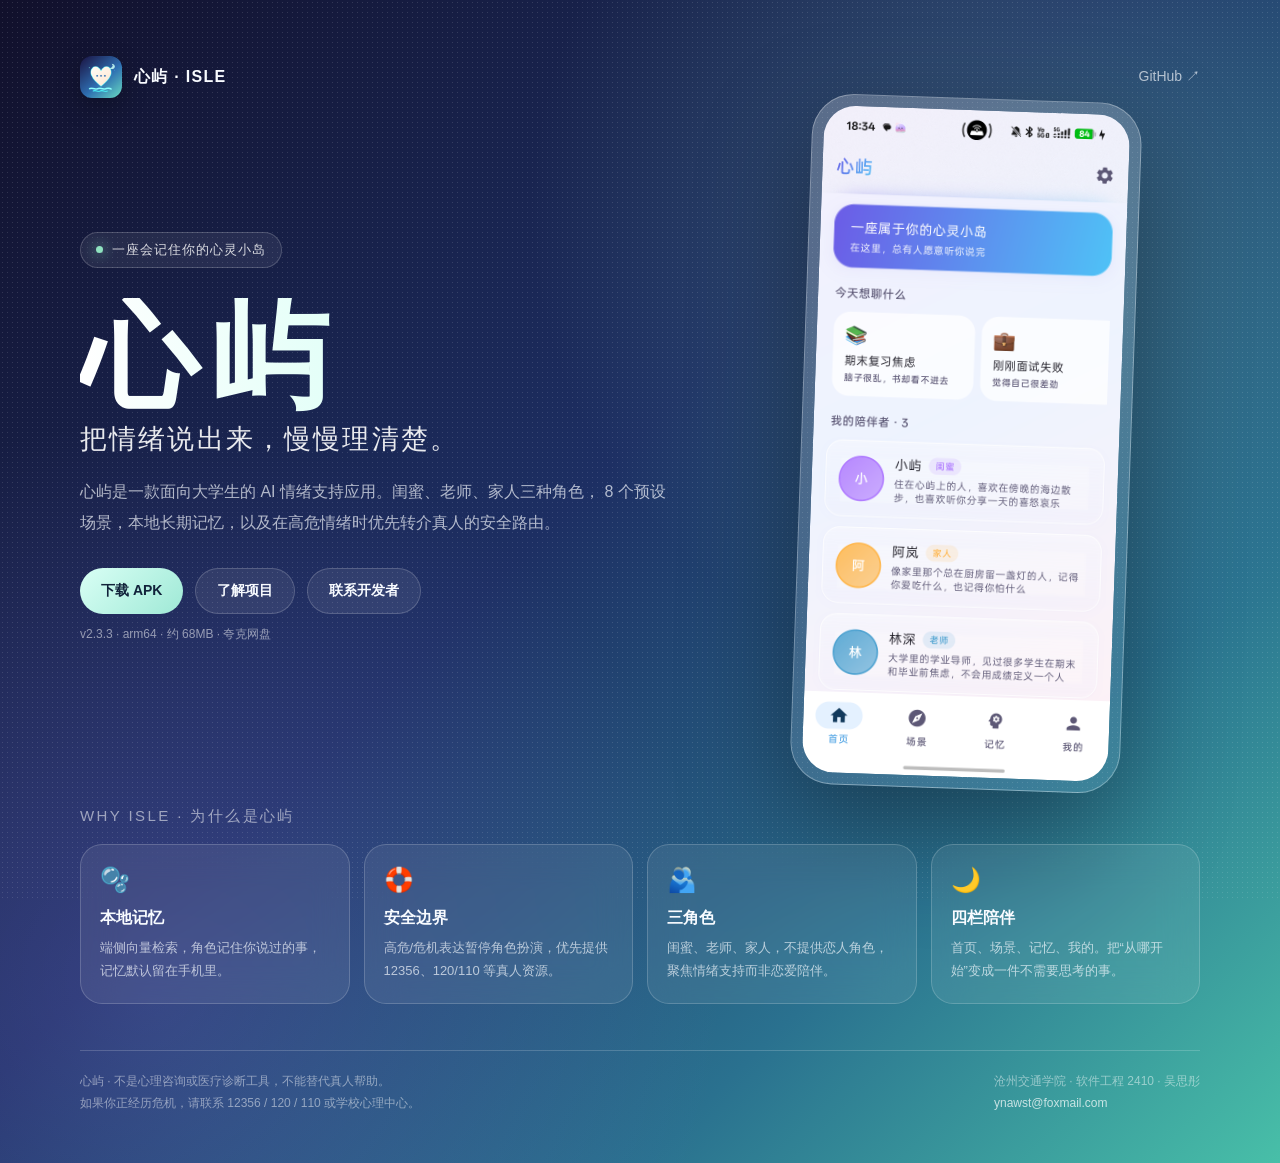
==== share/index.html @ 19f85d16 "feat: 为三个默认角色预置演示对话与记忆" ====
<!doctype html>
<html lang="zh-CN">
<head>
  <meta charset="utf-8">
  <meta name="viewport" content="width=device-width, initial-scale=1">
  <meta name="theme-color" content="#1D1B4B">
  <meta name="description" content="心屿，一款会记住你的 AI 情绪支持应用。本地记忆、安全路由、匿名账户。">
  <meta property="og:title" content="心屿 · 一座会记住你的心灵小岛">
  <meta property="og:description" content="面向大学生的 AI 情绪支持应用。">
  <meta property="og:image" content="icon.png">
  <title>心屿 · 一座会记住你的心灵小岛</title>
  <style>
    * { box-sizing: border-box; }
    :root {
      --ink: #f8fbff;
      --muted: rgba(248, 251, 255, .68);
      --line: rgba(255, 255, 255, .18);
      --mint: #8FE3C0;
      --blue: #7AB8FF;
      --purple: #9D8CFF;
    }
    html, body { margin: 0; min-height: 100%; }
    body {
      font-family: -apple-system, "PingFang SC", "Hiragino Sans GB", "Microsoft YaHei", sans-serif;
      color: var(--ink);
      background:
        radial-gradient(circle at 78% 18%, rgba(143,227,192,.22), transparent 34%),
        radial-gradient(circle at 12% 85%, rgba(157,140,255,.20), transparent 38%),
        linear-gradient(135deg, #11102b 0%, #1d2f63 44%, #2a718f 74%, #48bfa8 100%);
      min-height: 100vh;
      overflow-x: hidden;
    }
    .grain {
      position: fixed; inset: 0; pointer-events: none; opacity: .16;
      background-image: radial-gradient(rgba(255,255,255,.8) .55px, transparent .55px);
      background-size: 5px 5px;
    }
    .wrap { position: relative; width: min(1120px, calc(100% - 40px)); margin: 0 auto; padding: 56px 0 48px; }
    .top { display: flex; align-items: center; justify-content: space-between; gap: 20px; }
    .brand { display: flex; align-items: center; gap: 12px; font-weight: 700; letter-spacing: .08em; }
    .brand img { width: 42px; height: 42px; border-radius: 12px; box-shadow: 0 8px 24px rgba(0,0,0,.25); }
    .top a { color: var(--muted); text-decoration: none; font-size: 14px; }
    .hero { display: grid; grid-template-columns: 1.12fr .88fr; gap: 56px; align-items: center; min-height: 72vh; }
    .badge {
      display: inline-flex; align-items: center; gap: 9px; padding: 8px 15px; border-radius: 99px;
      border: 1px solid var(--line); background: rgba(255,255,255,.07);
      color: rgba(255,255,255,.82); font-size: 13px; letter-spacing: .08em;
    }
    .dot { width: 7px; height: 7px; border-radius: 50%; background: var(--mint); box-shadow: 0 0 14px var(--mint); }
    h1 { margin: 30px 0 8px; font-size: clamp(64px, 10vw, 118px); line-height: .98; letter-spacing: .1em; font-weight: 800; background: linear-gradient(90deg, #fff, #d9fff5 58%, #9fe9d6); -webkit-background-clip: text; -webkit-text-fill-color: transparent; }
    .sub { font-size: clamp(19px, 2.5vw, 27px); letter-spacing: .08em; color: rgba(255,255,255,.9); }
    .desc { margin-top: 20px; max-width: 610px; font-size: 16px; line-height: 1.9; color: var(--muted); }
    .actions { display: flex; flex-wrap: wrap; gap: 12px; margin-top: 30px; }
    .btn { display: inline-flex; align-items: center; justify-content: center; gap: 8px; padding: 13px 21px; border-radius: 99px; text-decoration: none; font-size: 14px; font-weight: 600; transition: transform .2s ease, background .2s ease; }
    .btn:hover { transform: translateY(-2px); }
    .primary { color: #11223a; background: linear-gradient(135deg, #d9fff5, #9fe9d6); }
    .ghost { color: var(--ink); background: rgba(255,255,255,.08); border: 1px solid var(--line); }
    .download-note { margin-top: 12px; font-size: 12px; color: rgba(255,255,255,.52); }
    .phone {
      justify-self: center; width: min(330px, 82vw); border-radius: 42px; padding: 11px;
      background: linear-gradient(145deg, rgba(255,255,255,.23), rgba(255,255,255,.07));
      border: 1px solid rgba(255,255,255,.3);
      box-shadow: 0 40px 110px rgba(0,0,0,.38);
      transform: rotate(2deg);
    }
    .phone img { display: block; width: 100%; border-radius: 32px; }
    .section-title { margin: 18px 0 18px; font-size: 15px; letter-spacing: .16em; color: rgba(255,255,255,.54); }
    .cards { display: grid; grid-template-columns: repeat(4, 1fr); gap: 14px; }
    .card {
      padding: 21px 19px; border-radius: 22px; background: rgba(255,255,255,.075);
      border: 1px solid var(--line); backdrop-filter: blur(18px);
    }
    .card .icon { font-size: 24px; margin-bottom: 14px; }
    .card h3 { margin: 0 0 8px; font-size: 16px; }
    .card p { margin: 0; font-size: 13px; line-height: 1.75; color: var(--muted); }
    footer { margin-top: 46px; padding-top: 20px; border-top: 1px solid var(--line); display: flex; flex-wrap: wrap; justify-content: space-between; gap: 12px; font-size: 12px; line-height: 1.8; color: rgba(255,255,255,.48); }
    footer a { color: rgba(255,255,255,.72); text-decoration: none; }
    @media (max-width: 860px) {
      .hero { grid-template-columns: 1fr; min-height: auto; padding: 46px 0 34px; gap: 36px; }
      .phone { order: -1; width: min(260px, 72vw); }
      .cards { grid-template-columns: 1fr 1fr; }
    }
    @media (max-width: 520px) {
      .wrap { width: min(100% - 28px, 1120px); padding-top: 28px; }
      .top .top-link { display: none; }
      .cards { grid-template-columns: 1fr; }
      .desc { font-size: 15px; }
    }
  </style>
</head>
<body>
<div class="grain"></div>
<div class="wrap">
  <header class="top">
    <div class="brand"><img src="icon.png" alt="心屿图标">心屿 · ISLE</div>
    <a class="top-link" href="https://github.com/ynamlu/isle" target="_blank" rel="noopener">GitHub ↗</a>
  </header>

  <main class="hero">
    <div>
      <div class="badge"><span class="dot"></span>一座会记住你的心灵小岛</div>
      <h1>心屿</h1>
      <div class="sub">把情绪说出来，慢慢理清楚。</div>
      <p class="desc">
        心屿是一款面向大学生的 AI 情绪支持应用。闺蜜、老师、家人三种角色，
        8 个预设场景，本地长期记忆，以及在高危情绪时优先转介真人的安全路由。
      </p>
      <div class="actions">
        <a class="btn primary" href="https://pan.quark.cn/s/f9591b0413aa" target="_blank" rel="noopener">下载 APK</a>
        <a class="btn ghost" href="https://github.com/ynamlu/isle" target="_blank" rel="noopener">了解项目</a>
        <a class="btn ghost" href="mailto:ynawst@foxmail.com">联系开发者</a>
      </div>
      <p class="download-note">v2.3.3 · arm64 · 约 68MB · 夸克网盘</p>
    </div>
    <div class="phone"><img src="screenshot.png" alt="心屿首页"></div>
  </main>

  <div class="section-title">WHY ISLE · 为什么是心屿</div>
  <section class="cards">
    <article class="card"><div class="icon">🫧</div><h3>本地记忆</h3><p>端侧向量检索，角色记住你说过的事，记忆默认留在手机里。</p></article>
    <article class="card"><div class="icon">🛟</div><h3>安全边界</h3><p>高危/危机表达暂停角色扮演，优先提供 12356、120/110 等真人资源。</p></article>
    <article class="card"><div class="icon">🫂</div><h3>三角色</h3><p>闺蜜、老师、家人，不提供恋人角色，聚焦情绪支持而非恋爱陪伴。</p></article>
    <article class="card"><div class="icon">🌙</div><h3>四栏陪伴</h3><p>首页、场景、记忆、我的。把“从哪开始”变成一件不需要思考的事。</p></article>
  </section>

  <footer>
    <div>心屿 · 不是心理咨询或医疗诊断工具，不能替代真人帮助。<br>如果你正经历危机，请联系 12356 / 120 / 110 或学校心理中心。</div>
    <div>沧州交通学院 · 软件工程 2410 · 吴思彤<br><a href="mailto:ynawst@foxmail.com">ynawst@foxmail.com</a></div>
  </footer>
</div>
</body>
</html>
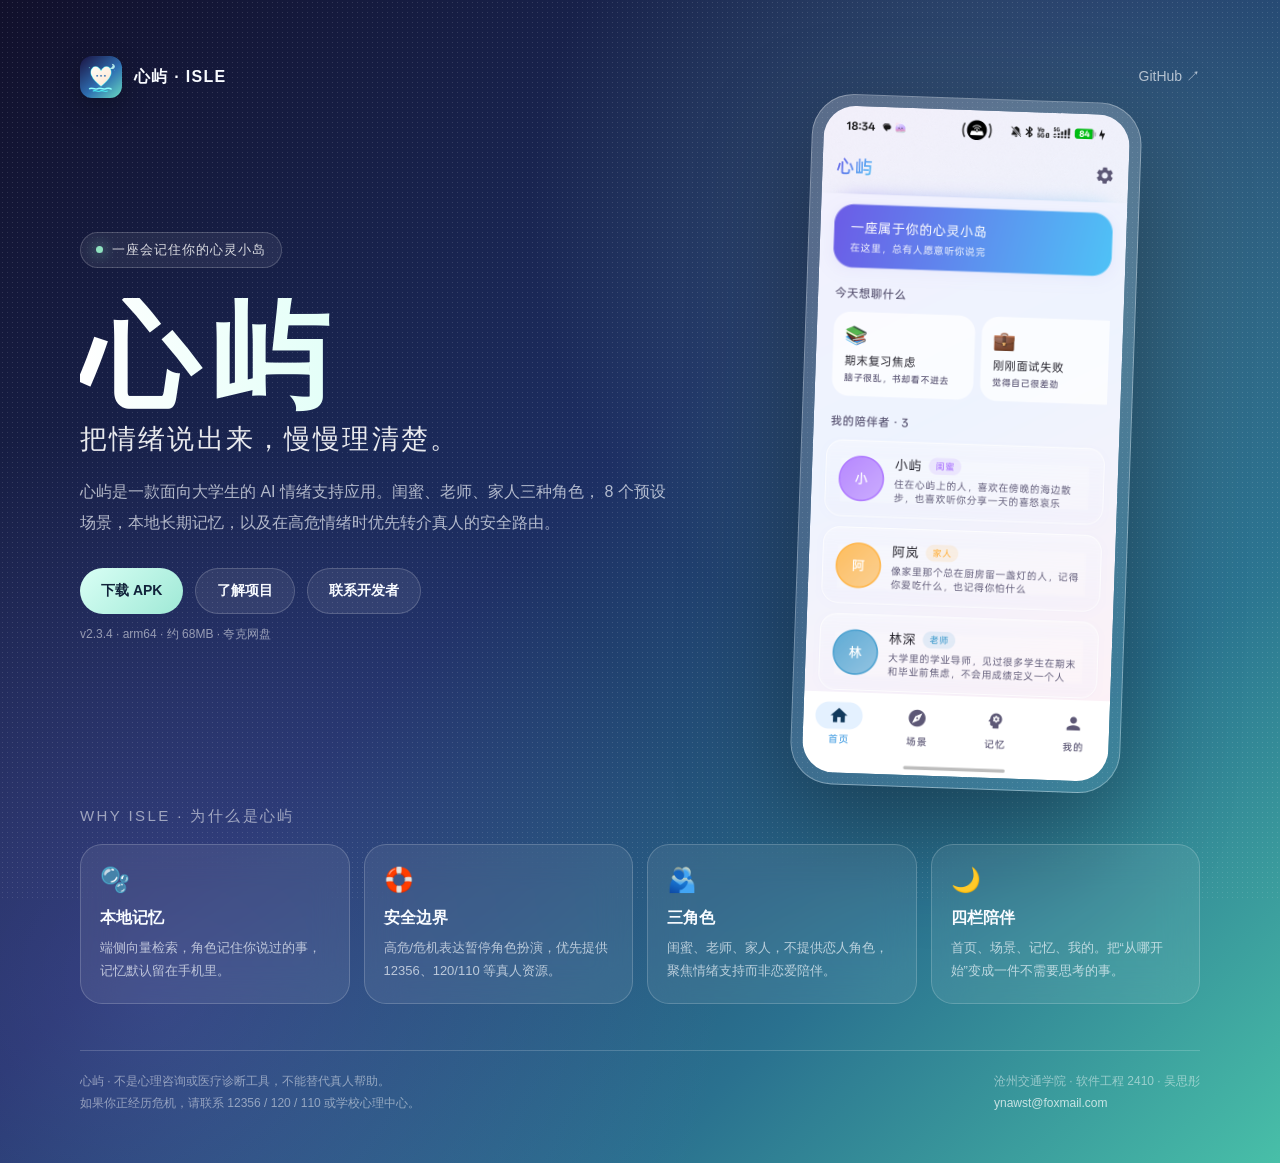
==== commit 418b9bfc: "refactor: 移除 Worker 代理并改回 local.properties 直连" ====
--- a/share/index.html
+++ b/share/index.html
@@ -106,11 +106,11 @@
         8 个预设场景，本地长期记忆，以及在高危情绪时优先转介真人的安全路由。
       </p>
       <div class="actions">
-        <a class="btn primary" href="https://pan.quark.cn/s/f9591b0413aa" target="_blank" rel="noopener">下载 APK</a>
+        <a class="btn primary" href="https://pan.quark.cn/s/cc1d3e2d7d0d" target="_blank" rel="noopener">下载 APK</a>
         <a class="btn ghost" href="https://github.com/ynamlu/isle" target="_blank" rel="noopener">了解项目</a>
         <a class="btn ghost" href="mailto:ynawst@foxmail.com">联系开发者</a>
       </div>
-      <p class="download-note">v2.3.3 · arm64 · 约 68MB · 夸克网盘</p>
+      <p class="download-note">v2.3.4 · arm64 · 约 68MB · 夸克网盘</p>
     </div>
     <div class="phone"><img src="screenshot.png" alt="心屿首页"></div>
   </main>
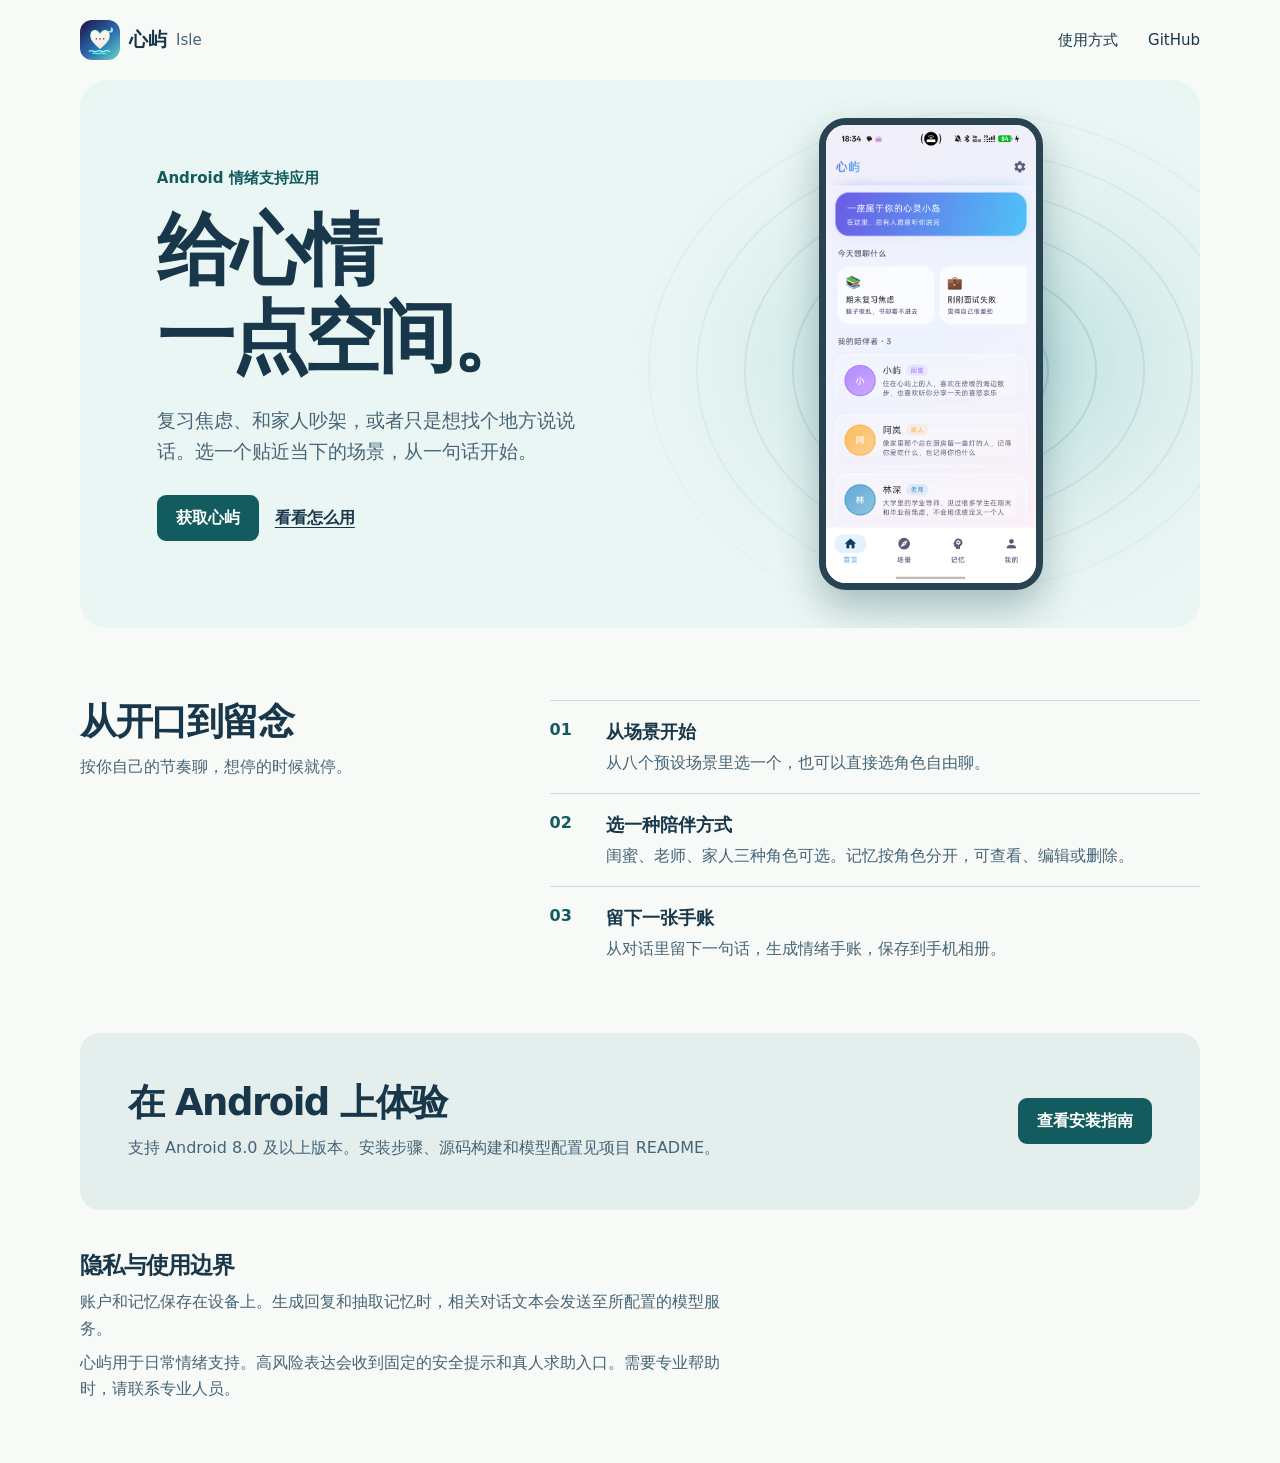
==== commit f5ca6540: "feat: 重设计心屿静态分享页" ====
--- a/share/index.html
+++ b/share/index.html
@@ -3,130 +3,66 @@
 <head>
   <meta charset="utf-8">
   <meta name="viewport" content="width=device-width, initial-scale=1">
-  <meta name="theme-color" content="#1D1B4B">
-  <meta name="description" content="心屿，一款会记住你的 AI 情绪支持应用。本地记忆、安全路由、匿名账户。">
-  <meta property="og:title" content="心屿 · 一座会记住你的心灵小岛">
-  <meta property="og:description" content="面向大学生的 AI 情绪支持应用。">
+  <meta name="theme-color" content="#eaf6f3">
+  <meta name="description" content="心屿是面向大学生的 Android 情绪支持应用，提供场景引导、角色对话和情绪手账。">
+  <meta property="og:title" content="心屿 Isle · 给心情一点空间">
+  <meta property="og:description" content="从一个场景开始，把说过的话留在手账里。">
   <meta property="og:image" content="icon.png">
-  <title>心屿 · 一座会记住你的心灵小岛</title>
-  <style>
-    * { box-sizing: border-box; }
-    :root {
-      --ink: #f8fbff;
-      --muted: rgba(248, 251, 255, .68);
-      --line: rgba(255, 255, 255, .18);
-      --mint: #8FE3C0;
-      --blue: #7AB8FF;
-      --purple: #9D8CFF;
-    }
-    html, body { margin: 0; min-height: 100%; }
-    body {
-      font-family: -apple-system, "PingFang SC", "Hiragino Sans GB", "Microsoft YaHei", sans-serif;
-      color: var(--ink);
-      background:
-        radial-gradient(circle at 78% 18%, rgba(143,227,192,.22), transparent 34%),
-        radial-gradient(circle at 12% 85%, rgba(157,140,255,.20), transparent 38%),
-        linear-gradient(135deg, #11102b 0%, #1d2f63 44%, #2a718f 74%, #48bfa8 100%);
-      min-height: 100vh;
-      overflow-x: hidden;
-    }
-    .grain {
-      position: fixed; inset: 0; pointer-events: none; opacity: .16;
-      background-image: radial-gradient(rgba(255,255,255,.8) .55px, transparent .55px);
-      background-size: 5px 5px;
-    }
-    .wrap { position: relative; width: min(1120px, calc(100% - 40px)); margin: 0 auto; padding: 56px 0 48px; }
-    .top { display: flex; align-items: center; justify-content: space-between; gap: 20px; }
-    .brand { display: flex; align-items: center; gap: 12px; font-weight: 700; letter-spacing: .08em; }
-    .brand img { width: 42px; height: 42px; border-radius: 12px; box-shadow: 0 8px 24px rgba(0,0,0,.25); }
-    .top a { color: var(--muted); text-decoration: none; font-size: 14px; }
-    .hero { display: grid; grid-template-columns: 1.12fr .88fr; gap: 56px; align-items: center; min-height: 72vh; }
-    .badge {
-      display: inline-flex; align-items: center; gap: 9px; padding: 8px 15px; border-radius: 99px;
-      border: 1px solid var(--line); background: rgba(255,255,255,.07);
-      color: rgba(255,255,255,.82); font-size: 13px; letter-spacing: .08em;
-    }
-    .dot { width: 7px; height: 7px; border-radius: 50%; background: var(--mint); box-shadow: 0 0 14px var(--mint); }
-    h1 { margin: 30px 0 8px; font-size: clamp(64px, 10vw, 118px); line-height: .98; letter-spacing: .1em; font-weight: 800; background: linear-gradient(90deg, #fff, #d9fff5 58%, #9fe9d6); -webkit-background-clip: text; -webkit-text-fill-color: transparent; }
-    .sub { font-size: clamp(19px, 2.5vw, 27px); letter-spacing: .08em; color: rgba(255,255,255,.9); }
-    .desc { margin-top: 20px; max-width: 610px; font-size: 16px; line-height: 1.9; color: var(--muted); }
-    .actions { display: flex; flex-wrap: wrap; gap: 12px; margin-top: 30px; }
-    .btn { display: inline-flex; align-items: center; justify-content: center; gap: 8px; padding: 13px 21px; border-radius: 99px; text-decoration: none; font-size: 14px; font-weight: 600; transition: transform .2s ease, background .2s ease; }
-    .btn:hover { transform: translateY(-2px); }
-    .primary { color: #11223a; background: linear-gradient(135deg, #d9fff5, #9fe9d6); }
-    .ghost { color: var(--ink); background: rgba(255,255,255,.08); border: 1px solid var(--line); }
-    .download-note { margin-top: 12px; font-size: 12px; color: rgba(255,255,255,.52); }
-    .phone {
-      justify-self: center; width: min(330px, 82vw); border-radius: 42px; padding: 11px;
-      background: linear-gradient(145deg, rgba(255,255,255,.23), rgba(255,255,255,.07));
-      border: 1px solid rgba(255,255,255,.3);
-      box-shadow: 0 40px 110px rgba(0,0,0,.38);
-      transform: rotate(2deg);
-    }
-    .phone img { display: block; width: 100%; border-radius: 32px; }
-    .section-title { margin: 18px 0 18px; font-size: 15px; letter-spacing: .16em; color: rgba(255,255,255,.54); }
-    .cards { display: grid; grid-template-columns: repeat(4, 1fr); gap: 14px; }
-    .card {
-      padding: 21px 19px; border-radius: 22px; background: rgba(255,255,255,.075);
-      border: 1px solid var(--line); backdrop-filter: blur(18px);
-    }
-    .card .icon { font-size: 24px; margin-bottom: 14px; }
-    .card h3 { margin: 0 0 8px; font-size: 16px; }
-    .card p { margin: 0; font-size: 13px; line-height: 1.75; color: var(--muted); }
-    footer { margin-top: 46px; padding-top: 20px; border-top: 1px solid var(--line); display: flex; flex-wrap: wrap; justify-content: space-between; gap: 12px; font-size: 12px; line-height: 1.8; color: rgba(255,255,255,.48); }
-    footer a { color: rgba(255,255,255,.72); text-decoration: none; }
-    @media (max-width: 860px) {
-      .hero { grid-template-columns: 1fr; min-height: auto; padding: 46px 0 34px; gap: 36px; }
-      .phone { order: -1; width: min(260px, 72vw); }
-      .cards { grid-template-columns: 1fr 1fr; }
-    }
-    @media (max-width: 520px) {
-      .wrap { width: min(100% - 28px, 1120px); padding-top: 28px; }
-      .top .top-link { display: none; }
-      .cards { grid-template-columns: 1fr; }
-      .desc { font-size: 15px; }
-    }
-  </style>
+  <link rel="icon" href="icon.png">
+  <link rel="stylesheet" href="style.css">
+  <title>心屿 Isle · 给心情一点空间</title>
 </head>
 <body>
-<div class="grain"></div>
-<div class="wrap">
-  <header class="top">
-    <div class="brand"><img src="icon.png" alt="心屿图标">心屿 · ISLE</div>
-    <a class="top-link" href="https://github.com/ynamlu/isle" target="_blank" rel="noopener">GitHub ↗</a>
+  <header class="shell site-header">
+    <a class="brand" href="./"><img src="icon.png" width="40" height="40" alt="">心屿 <span>Isle</span></a>
+    <nav aria-label="页面导航">
+      <a href="#guide">使用方式</a>
+      <a href="https://github.com/ynamlu/isle">GitHub</a>
+    </nav>
   </header>
 
-  <main class="hero">
-    <div>
-      <div class="badge"><span class="dot"></span>一座会记住你的心灵小岛</div>
-      <h1>心屿</h1>
-      <div class="sub">把情绪说出来，慢慢理清楚。</div>
-      <p class="desc">
-        心屿是一款面向大学生的 AI 情绪支持应用。闺蜜、老师、家人三种角色，
-        8 个预设场景，本地长期记忆，以及在高危情绪时优先转介真人的安全路由。
-      </p>
-      <div class="actions">
-        <a class="btn primary" href="https://pan.quark.cn/s/cc1d3e2d7d0d" target="_blank" rel="noopener">下载 APK</a>
-        <a class="btn ghost" href="https://github.com/ynamlu/isle" target="_blank" rel="noopener">了解项目</a>
-        <a class="btn ghost" href="mailto:ynawst@foxmail.com">联系开发者</a>
+  <main class="shell">
+    <section class="hero" aria-labelledby="title">
+      <div class="intro">
+        <p class="platform">Android 情绪支持应用</p>
+        <h1 id="title">给心情<br>一点空间。</h1>
+        <p class="lead">复习焦虑、和家人吵架，或者只是想找个地方说说话。选一个贴近当下的场景，从一句话开始。</p>
+        <div class="actions">
+          <a class="button" href="#install">获取心屿</a>
+          <a class="text-link" href="#guide">看看怎么用</a>
+        </div>
       </div>
-      <p class="download-note">v2.3.4 · arm64 · 约 68MB · 夸克网盘</p>
-    </div>
-    <div class="phone"><img src="screenshot.png" alt="心屿首页"></div>
+      <figure class="preview">
+        <div class="ripples" aria-hidden="true"></div>
+        <img class="screen" src="screenshot.png" width="1272" height="2772" alt="心屿首页，显示快速场景与陪伴角色">
+      </figure>
+    </section>
+
+    <section class="guide" id="guide" aria-labelledby="guide-title">
+      <div>
+        <h2 id="guide-title">从开口到留念</h2>
+        <p>按你自己的节奏聊，想停的时候就停。</p>
+      </div>
+      <ol class="steps">
+        <li><h3>从场景开始</h3><p>从八个预设场景里选一个，也可以直接选角色自由聊。</p></li>
+        <li><h3>选一种陪伴方式</h3><p>闺蜜、老师、家人三种角色可选。记忆按角色分开，可查看、编辑或删除。</p></li>
+        <li><h3>留下一张手账</h3><p>从对话里留下一句话，生成情绪手账，保存到手机相册。</p></li>
+      </ol>
+    </section>
+
+    <section class="install" id="install" aria-labelledby="install-title">
+      <div>
+        <h2 id="install-title">在 Android 上体验</h2>
+        <p>支持 Android 8.0 及以上版本。安装步骤、源码构建和模型配置见项目 README。</p>
+      </div>
+      <a class="button" href="https://github.com/ynamlu/isle/tree/v2.3.5#readme">查看安装指南</a>
+    </section>
+
+    <section class="boundary" aria-labelledby="boundary-title">
+      <h2 id="boundary-title">隐私与使用边界</h2>
+      <p>账户和记忆保存在设备上。生成回复和抽取记忆时，相关对话文本会发送至所配置的模型服务。</p>
+      <p>心屿用于日常情绪支持。高风险表达会收到固定的安全提示和真人求助入口。需要专业帮助时，请联系专业人员。</p>
+    </section>
   </main>
-
-  <div class="section-title">WHY ISLE · 为什么是心屿</div>
-  <section class="cards">
-    <article class="card"><div class="icon">🫧</div><h3>本地记忆</h3><p>端侧向量检索，角色记住你说过的事，记忆默认留在手机里。</p></article>
-    <article class="card"><div class="icon">🛟</div><h3>安全边界</h3><p>高危/危机表达暂停角色扮演，优先提供 12356、120/110 等真人资源。</p></article>
-    <article class="card"><div class="icon">🫂</div><h3>三角色</h3><p>闺蜜、老师、家人，不提供恋人角色，聚焦情绪支持而非恋爱陪伴。</p></article>
-    <article class="card"><div class="icon">🌙</div><h3>四栏陪伴</h3><p>首页、场景、记忆、我的。把“从哪开始”变成一件不需要思考的事。</p></article>
-  </section>
-
-  <footer>
-    <div>心屿 · 不是心理咨询或医疗诊断工具，不能替代真人帮助。<br>如果你正经历危机，请联系 12356 / 120 / 110 或学校心理中心。</div>
-    <div>沧州交通学院 · 软件工程 2410 · 吴思彤<br><a href="mailto:ynawst@foxmail.com">ynawst@foxmail.com</a></div>
-  </footer>
-</div>
 </body>
 </html>
--- a/share/style.css
+++ b/share/style.css
@@ -0,0 +1,144 @@
+:root {
+  color-scheme: light;
+  --paper: #f7faf7;
+  --water: #eaf6f3;
+  --ink: #18374a;
+  --muted: #466476;
+  --line: #cadfdc;
+  --accent: #125b5e;
+  --white: #fff;
+  font-family: system-ui, "PingFang SC", "Microsoft YaHei", sans-serif;
+}
+*, *::before, *::after { box-sizing: border-box; }
+body { margin: 0; background: var(--paper); color: var(--ink); line-height: 1.65; }
+img { display: block; max-width: 100%; }
+a { color: inherit; }
+a:focus-visible { outline: 3px solid #408584; outline-offset: 4px; }
+.shell { width: min(1120px, calc(100% - 64px)); margin-inline: auto; }
+.site-header {
+  display: flex;
+  justify-content: space-between;
+  align-items: center;
+  gap: 16px;
+  padding-block: 20px;
+}
+.brand, nav, .actions { display: flex; align-items: center; gap: 16px; }
+.brand, nav a { text-decoration: none; }
+.brand { gap: 9px; font-size: 19px; font-weight: 750; }
+.brand img { border-radius: 12px; }
+.brand span { font-size: 15px; font-weight: 500; color: var(--muted); }
+nav { gap: clamp(12px, 4vw, 30px); font-size: 15px; }
+nav a:hover, .text-link:hover { color: var(--accent); text-decoration: underline; }
+
+.hero {
+  display: grid;
+  grid-template-columns: 1.08fr 1fr;
+  align-items: center;
+  background: var(--water);
+  border-radius: 28px;
+  overflow: hidden;
+}
+.intro { position: relative; z-index: 1; padding: clamp(30px, 6vw, 78px); }
+.platform { margin: 0 0 16px; color: var(--accent); font-size: 15px; font-weight: 650; }
+h1, h2, h3, p { overflow-wrap: anywhere; }
+h1 {
+  font-family: "Songti SC", "Noto Serif CJK SC", SimSun, serif;
+  font-size: clamp(48px, 6.1vw, 88px);
+  line-height: 1.12;
+  letter-spacing: -.055em;
+  margin: 0;
+}
+.lead { max-width: 30em; margin: 23px 0 28px; color: var(--muted); font-size: clamp(16px, 1.5vw, 19px); }
+.actions { flex-wrap: wrap; }
+.button {
+  display: inline-flex;
+  align-items: center;
+  min-height: 46px;
+  padding: 9px 19px;
+  border-radius: 9px;
+  background: var(--accent);
+  color: var(--white);
+  font-weight: 650;
+  text-decoration: none;
+}
+.button:hover { background: #10494e; }
+.text-link { text-underline-offset: 4px; font-weight: 620; }
+.preview {
+  position: relative;
+  isolation: isolate;
+  display: grid;
+  place-items: center;
+  min-width: 0;
+  margin: 0;
+  padding: 38px 0;
+}
+.ripples {
+  position: absolute;
+  z-index: -1;
+  inset: 0 -24% 0 -10%;
+  background:
+    repeating-radial-gradient(ellipse at 50% 53%, transparent 0 30px, #6b9eaa50 31px 32px, transparent 33px 48px),
+    radial-gradient(ellipse at 51% 53%, #b4dbdb, transparent 72%);
+  mask-image: radial-gradient(ellipse, #000 15%, transparent 74%);
+}
+.screen {
+  width: min(224px, 67%);
+  height: auto;
+  border: 7px solid #294450;
+  border-radius: 27px;
+  box-shadow: 0 18px 38px #234b5652;
+}
+.guide {
+  display: grid;
+  grid-template-columns: .8fr 1.2fr;
+  gap: 36px;
+  padding: 72px 0 54px;
+}
+h2 { margin: 0 0 10px; font-size: clamp(27px, 3vw, 37px); line-height: 1.2; letter-spacing: -.04em; }
+.guide p, .install p, .boundary p { color: var(--muted); margin: 0; }
+.steps { list-style: none; padding: 0; margin: 0; counter-reset: step; }
+.steps li {
+  display: grid;
+  grid-template-columns: 2.4rem 1fr;
+  border-top: 1px solid var(--line);
+  gap: 4px 18px;
+  padding: 16px 0;
+  counter-increment: step;
+}
+.steps li::before {
+  content: counter(step, decimal-leading-zero);
+  color: var(--accent);
+  font-variant-numeric: tabular-nums;
+  font-weight: 650;
+  grid-row: span 2;
+}
+.steps h3 { margin: 0; font-size: 18px; }
+.install {
+  display: flex;
+  justify-content: space-between;
+  align-items: center;
+  gap: 22px;
+  padding: clamp(22px, 5vw, 48px);
+  border-radius: 20px;
+  background: #e3eeed;
+}
+.install .button { flex: none; }
+.boundary { max-width: 63ch; padding: 42px 0 60px; }
+.boundary h2 { font-size: 23px; }
+.boundary p + p { margin-top: 8px; }
+
+@media (max-width: 740px) {
+  .shell { width: calc(100% - 32px); }
+  .hero, .guide { grid-template-columns: 1fr; }
+  .hero { border-radius: 20px; }
+  .intro { padding: 30px 24px 4px; }
+  .preview { padding: 32px 0; }
+  .ripples { inset: 0; }
+  .screen { width: min(205px, 62%); }
+  .guide { gap: 24px; padding: 44px 0 28px; }
+  .install { align-items: flex-start; flex-direction: column; }
+}
+@media (max-width: 360px) {
+  nav { gap: 12px; }
+  .brand span { display: none; }
+}
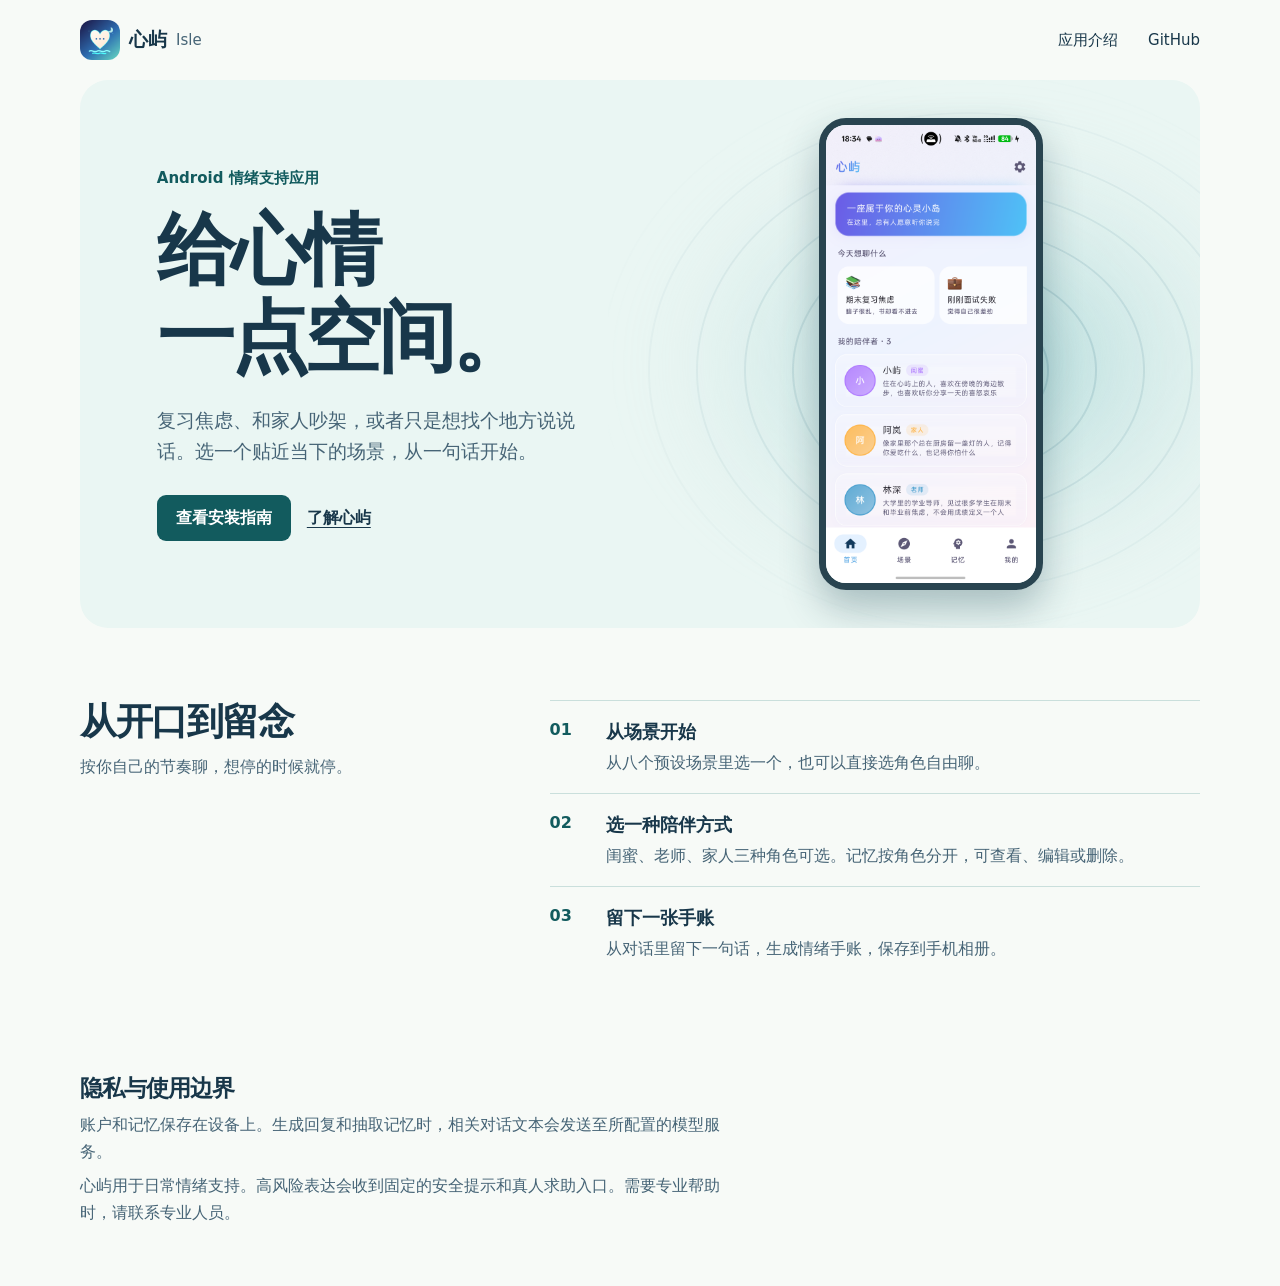
==== commit 0975cbc2: "feat: 为分享站增加独立应用介绍页" ====
--- a/share/index.html
+++ b/share/index.html
@@ -16,7 +16,7 @@
   <header class="shell site-header">
     <a class="brand" href="./"><img src="icon.png" width="40" height="40" alt="">心屿 <span>Isle</span></a>
     <nav aria-label="页面导航">
-      <a href="#guide">使用方式</a>
+      <a href="about.html">应用介绍</a>
       <a href="https://github.com/ynamlu/isle">GitHub</a>
     </nav>
   </header>
@@ -28,8 +28,8 @@
         <h1 id="title">给心情<br>一点空间。</h1>
         <p class="lead">复习焦虑、和家人吵架，或者只是想找个地方说说话。选一个贴近当下的场景，从一句话开始。</p>
         <div class="actions">
-          <a class="button" href="#install">获取心屿</a>
-          <a class="text-link" href="#guide">看看怎么用</a>
+          <a class="button" href="https://github.com/ynamlu/isle/tree/v2.3.5#readme">查看安装指南</a>
+          <a class="text-link" href="about.html">了解心屿</a>
         </div>
       </div>
       <figure class="preview">
@@ -50,14 +50,6 @@
       </ol>
     </section>
 
-    <section class="install" id="install" aria-labelledby="install-title">
-      <div>
-        <h2 id="install-title">在 Android 上体验</h2>
-        <p>支持 Android 8.0 及以上版本。安装步骤、源码构建和模型配置见项目 README。</p>
-      </div>
-      <a class="button" href="https://github.com/ynamlu/isle/tree/v2.3.5#readme">查看安装指南</a>
-    </section>
-
     <section class="boundary" aria-labelledby="boundary-title">
       <h2 id="boundary-title">隐私与使用边界</h2>
       <p>账户和记忆保存在设备上。生成回复和抽取记忆时，相关对话文本会发送至所配置的模型服务。</p>
--- a/share/style.css
+++ b/share/style.css
@@ -142,3 +142,23 @@
   nav { gap: 12px; }
   .brand span { display: none; }
 }
+
+[aria-current="page"] { color: var(--accent); text-decoration: underline; text-underline-offset: 5px; }
+.about-hero {
+  display: flex;
+  align-items: center;
+  justify-content: space-between;
+  gap: 24px;
+  padding: clamp(24px, 6vw, 72px);
+  border-radius: 24px;
+  background: var(--water);
+}
+.about-hero img { width: clamp(64px, 16vw, 144px); height: auto; border-radius: 24%; }
+.about-hero .lead { margin-bottom: 0; }
+.features article { border-top: 1px solid var(--line); padding: 16px 0; }
+.features h3 { margin: 0 0 4px; font-size: 18px; }
+.about-install { margin-bottom: 48px; }
+@media (max-width: 480px) {
+  .about-hero { display: block; }
+  .about-hero img { margin-top: 22px; }
+}
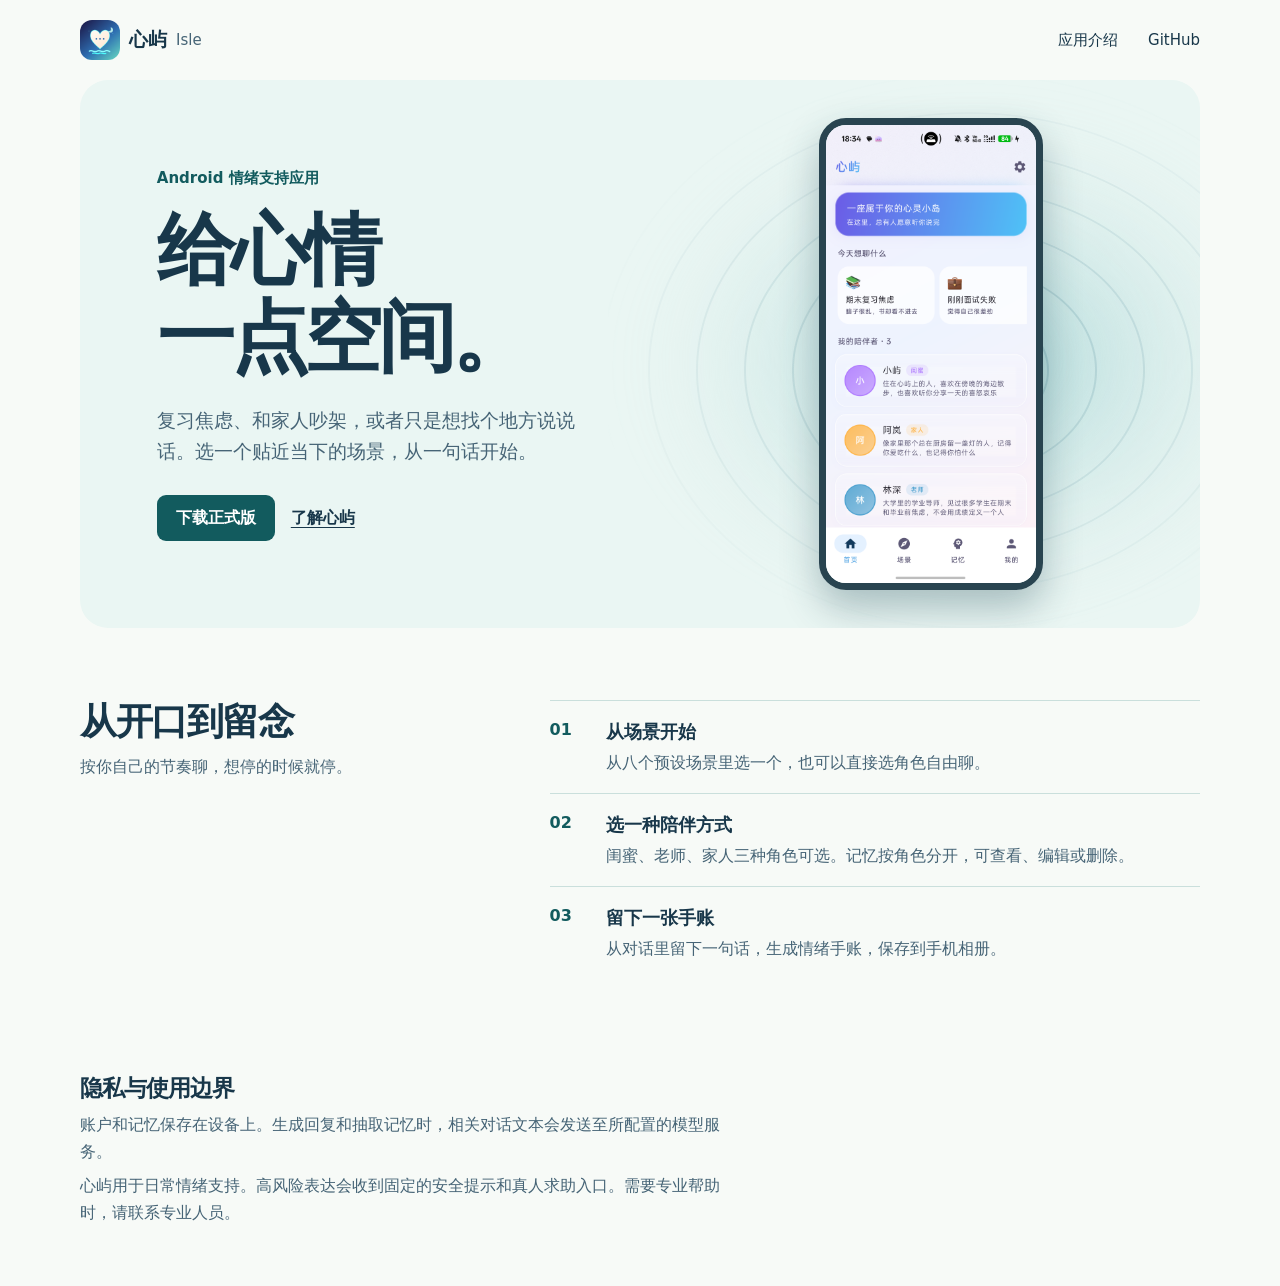
==== commit 3715473b: "docs: 同步 v2.3.6 正式发行包与下载说明" ====
--- a/share/index.html
+++ b/share/index.html
@@ -28,7 +28,7 @@
         <h1 id="title">给心情<br>一点空间。</h1>
         <p class="lead">复习焦虑、和家人吵架，或者只是想找个地方说说话。选一个贴近当下的场景，从一句话开始。</p>
         <div class="actions">
-          <a class="button" href="https://github.com/ynamlu/isle/tree/v2.3.5#readme">查看安装指南</a>
+          <a class="button" href="https://github.com/ynamlu/isle/releases/tag/v2.3.6">下载正式版</a>
           <a class="text-link" href="about.html">了解心屿</a>
         </div>
       </div>
